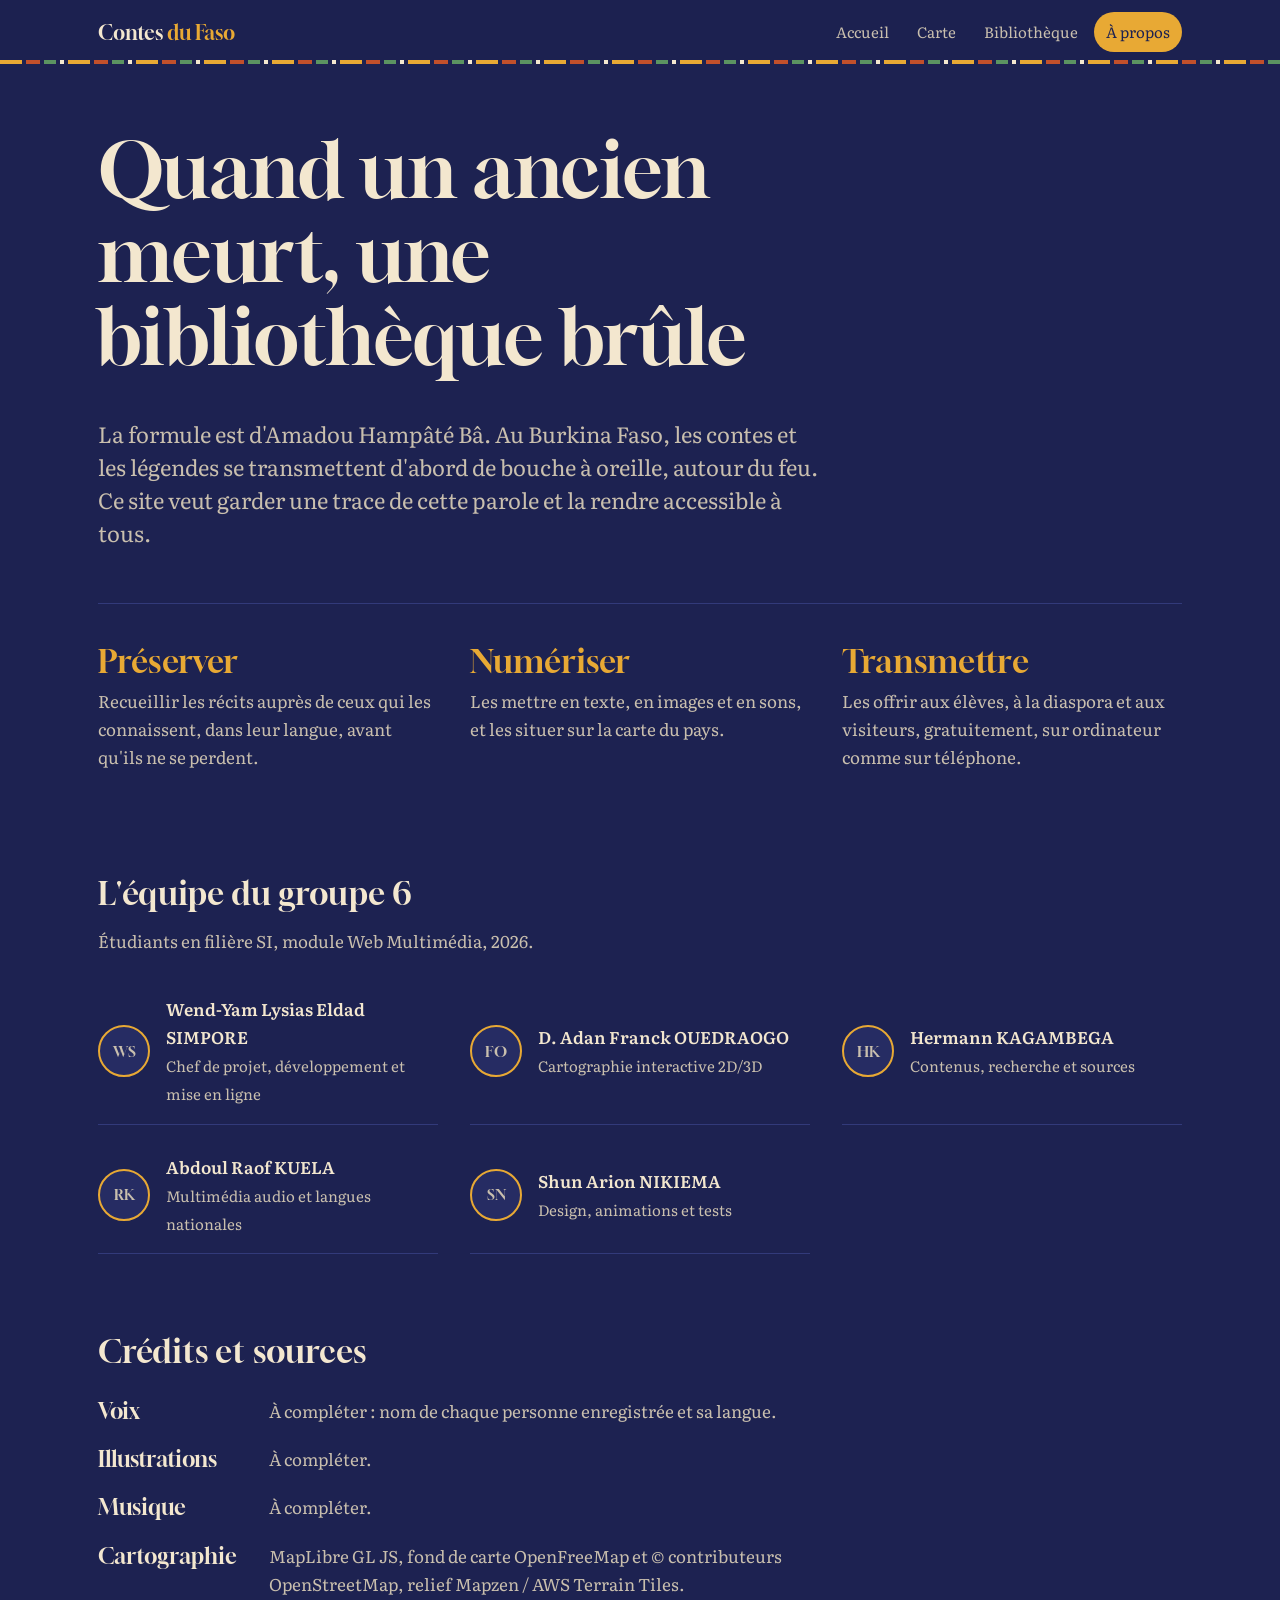
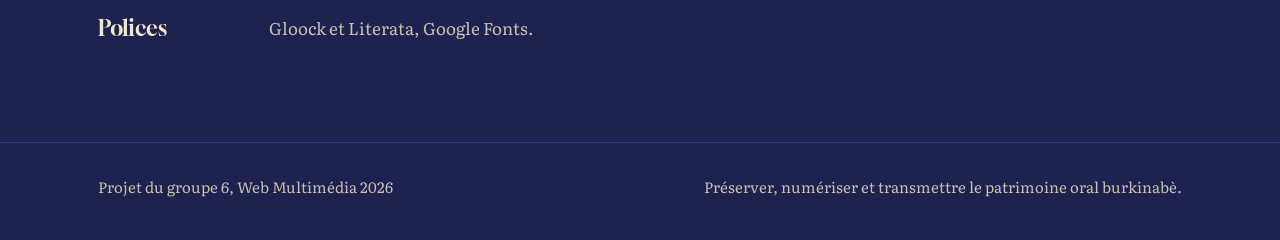
==== apropos.html @ 31bff7a8 "Ajout du site complet" ====
<!doctype html>
<html lang="fr">
<head>
  <meta charset="utf-8">
  <meta name="viewport" content="width=device-width, initial-scale=1">
  <title>À propos — Contes du Faso</title>
  <meta name="description" content="La démarche du projet Contes du Faso et l'équipe du groupe 6.">
  <link rel="preconnect" href="https://fonts.googleapis.com">
  <link rel="preconnect" href="https://fonts.gstatic.com" crossorigin>
  <link href="https://fonts.googleapis.com/css2?family=Gloock&family=Literata:ital,opsz,wght@0,7..72,400;0,7..72,600;1,7..72,400&display=swap" rel="stylesheet">
  <link rel="stylesheet" href="css/style.css">
  <link rel="stylesheet" href="css/apropos.css">
</head>
<body>
  <header id="entete"></header>

  <main class="conteneur">
    <div class="tete-page">
      <h1>Quand un ancien meurt, une bibliothèque brûle</h1>
      <p>La formule est d'Amadou Hampâté Bâ. Au Burkina Faso, les contes et les légendes se transmettent d'abord de bouche à oreille, autour du feu. Ce site veut garder une trace de cette parole et la rendre accessible à tous.</p>
    </div>

    <section class="demarche" aria-labelledby="titre-demarche">
      <h2 id="titre-demarche" class="visuellement-cache">Notre démarche</h2>
      <div>
        <h3>Préserver</h3>
        <p>Recueillir les récits auprès de ceux qui les connaissent, dans leur langue, avant qu'ils ne se perdent.</p>
      </div>
      <div>
        <h3>Numériser</h3>
        <p>Les mettre en texte, en images et en sons, et les situer sur la carte du pays.</p>
      </div>
      <div>
        <h3>Transmettre</h3>
        <p>Les offrir aux élèves, à la diaspora et aux visiteurs, gratuitement, sur ordinateur comme sur téléphone.</p>
      </div>
    </section>

    <section class="equipe" aria-labelledby="titre-equipe">
      <h2 id="titre-equipe">L'équipe du groupe 6</h2>
      <p class="intro">Étudiants en filière SI, module Web Multimédia, 2026.</p>
      <ul class="membres">
        <li><span class="initiales">WS</span><div><strong>Wend-Yam Lysias Eldad SIMPORE</strong><span>Chef de projet, développement et mise en ligne</span></div></li>
        <li><span class="initiales">FO</span><div><strong>D. Adan Franck OUEDRAOGO</strong><span>Cartographie interactive 2D/3D</span></div></li>
        <li><span class="initiales">HK</span><div><strong>Hermann KAGAMBEGA</strong><span>Contenus, recherche et sources</span></div></li>
        <li><span class="initiales">RK</span><div><strong>Abdoul Raof KUELA</strong><span>Multimédia audio et langues nationales</span></div></li>
        <li><span class="initiales">SN</span><div><strong>Shun Arion NIKIEMA</strong><span>Design, animations et tests</span></div></li>
      </ul>
    </section>

    <section class="credits" aria-labelledby="titre-credits">
      <h2 id="titre-credits">Crédits et sources</h2>
      <dl>
        <dt>Voix</dt><dd>À compléter : nom de chaque personne enregistrée et sa langue.</dd>
        <dt>Illustrations</dt><dd>À compléter.</dd>
        <dt>Musique</dt><dd>À compléter.</dd>
        <dt>Cartographie</dt><dd>MapLibre GL JS, fond de carte OpenFreeMap et © contributeurs OpenStreetMap, relief Mapzen / AWS Terrain Tiles.</dd>
        <dt>Polices</dt><dd>Gloock et Literata, Google Fonts.</dd>
      </dl>
    </section>
  </main>

  <footer id="pied"></footer>

  <script src="js/app.js"></script>
</body>
</html>
---- css/style.css ----
/* =========================================================
   Contes et Légendes du Burkina Faso — Groupe 6
   Charte graphique : la veillée (nuit indigo, feu, mil)
   ========================================================= */

:root {
  /* Couleurs */
  --nuit: #1d2251;        /* indigo des pagnes, ciel de la veillée */
  --nuit-2: #262c63;      /* surfaces */
  --nuit-3: #323a7a;      /* bordures, survols */
  --ecru: #f3e7cf;        /* coton écru : texte principal */
  --ecru-doux: #c9bfae;   /* texte secondaire */
  --mil: #e8a934;         /* or du mil, flamme : accent */
  --laterite: #c2502b;    /* terre rouge : légendes */
  --karite: #5b9461;      /* vert karité : récits historiques */

  /* Couleur par type de récit */
  --type-conte: var(--mil);
  --type-legende: var(--laterite);
  --type-historique: var(--karite);

  /* Typographie */
  --f-titre: "Gloock", Georgia, serif;
  --f-texte: "Literata", Georgia, serif;

  --t-xs: 0.8125rem;
  --t-s: 0.9375rem;
  --t-m: 1.0625rem;
  --t-l: 1.375rem;
  --t-xl: 2rem;
  --t-xxl: clamp(2.6rem, 6vw, 4.75rem);

  --gouttiere: clamp(16px, 4vw, 48px);
  --largeur: 1180px;
  --entete: 64px;
}

*,
*::before,
*::after { box-sizing: border-box; }

html { scroll-behavior: smooth; }

body {
  margin: 0;
  background: var(--nuit);
  color: var(--ecru);
  font-family: var(--f-texte);
  font-size: var(--t-m);
  line-height: 1.65;
  -webkit-font-smoothing: antialiased;
}

img, svg { display: block; max-width: 100%; }

a { color: var(--mil); text-underline-offset: 3px; }
a:hover { color: var(--ecru); }

h1, h2, h3 {
  font-family: var(--f-titre);
  font-weight: 400;
  line-height: 1.1;
  margin: 0 0 0.5em;
  letter-spacing: 0.005em;
}
h1 { font-size: var(--t-xxl); }
h2 { font-size: var(--t-xl); }
h3 { font-size: var(--t-l); }

p { margin: 0 0 1em; }

:focus-visible {
  outline: 2px solid var(--mil);
  outline-offset: 3px;
  border-radius: 4px;
}

.visuellement-cache {
  position: absolute !important;
  width: 1px; height: 1px;
  overflow: hidden; clip: rect(0 0 0 0);
  white-space: nowrap;
}

.conteneur {
  width: 100%;
  max-width: var(--largeur);
  margin: 0 auto;
  padding: 0 var(--gouttiere);
}

/* ---------- En-tête ---------- */
.entete {
  position: sticky;
  top: 0;
  z-index: 50;
  height: var(--entete);
  background: rgba(29, 34, 81, 0.92);
  backdrop-filter: blur(8px);
}
/* Bande tissée façon Faso Dan Fani, signature du site */
.entete::after {
  content: "";
  position: absolute;
  left: 0; right: 0; bottom: 0;
  height: 4px;
  background: repeating-linear-gradient(
    90deg,
    var(--mil) 0 22px,
    var(--nuit) 22px 26px,
    var(--laterite) 26px 40px,
    var(--nuit) 40px 44px,
    var(--karite) 44px 56px,
    var(--nuit) 56px 60px,
    var(--ecru) 60px 64px,
    var(--nuit) 64px 68px
  );
}
.entete .conteneur {
  height: 100%;
  display: flex;
  align-items: center;
  justify-content: space-between;
  gap: 16px;
}
.logo {
  font-family: var(--f-titre);
  font-size: 1.25rem;
  color: var(--ecru);
  text-decoration: none;
  white-space: nowrap;
}
.logo span { color: var(--mil); }

.nav { display: flex; gap: 4px; }
.nav a {
  color: var(--ecru-doux);
  text-decoration: none;
  font-size: var(--t-s);
  padding: 8px 12px;
  border-radius: 999px;
}
.nav a:hover { color: var(--ecru); background: var(--nuit-2); }
.nav a[aria-current="page"] { color: var(--nuit); background: var(--mil); }

.bouton-menu {
  display: none;
  background: none;
  border: 1px solid var(--nuit-3);
  color: var(--ecru);
  border-radius: 8px;
  padding: 6px 12px;
  font: inherit;
  font-size: var(--t-s);
  cursor: pointer;
}

@media (max-width: 760px) {
  .bouton-menu { display: block; }
  .nav {
    position: absolute;
    top: var(--entete);
    left: 0; right: 0;
    flex-direction: column;
    background: var(--nuit);
    padding: 8px var(--gouttiere) 16px;
    border-bottom: 1px solid var(--nuit-3);
    display: none;
  }
  .nav.ouvert { display: flex; }
  .nav a { padding: 12px; }
}

/* ---------- Boutons ---------- */
.bouton {
  display: inline-flex;
  align-items: center;
  gap: 8px;
  font: inherit;
  font-size: var(--t-s);
  font-weight: 600;
  padding: 12px 22px;
  border-radius: 999px;
  border: 1px solid transparent;
  background: var(--mil);
  color: var(--nuit);
  text-decoration: none;
  cursor: pointer;
}
.bouton:hover { background: var(--ecru); color: var(--nuit); }
.bouton.secondaire {
  background: transparent;
  color: var(--ecru);
  border-color: var(--ecru-doux);
}
.bouton.secondaire:hover { border-color: var(--ecru); background: var(--nuit-2); }
.bouton:disabled { opacity: 0.4; cursor: default; }

/* ---------- Pastille de type ---------- */
.type {
  display: inline-flex;
  align-items: center;
  gap: 6px;
  font-size: var(--t-xs);
  color: var(--ecru-doux);
}
.type::before {
  content: "";
  width: 10px; height: 10px;
  border-radius: 50%;
  background: var(--c, var(--mil));
}
.type[data-type="conte"] { --c: var(--type-conte); }
.type[data-type="legende"] { --c: var(--type-legende); }
.type[data-type="historique"] { --c: var(--type-historique); }

/* ---------- Pied de page ---------- */
.pied {
  margin-top: 96px;
  padding: 32px 0 40px;
  border-top: 1px solid var(--nuit-3);
  color: var(--ecru-doux);
  font-size: var(--t-s);
}
.pied .conteneur {
  display: flex;
  flex-wrap: wrap;
  justify-content: space-between;
  gap: 12px;
}
.pied p { margin: 0; }

/* ---------- Pages intérieures ---------- */
.tete-page {
  padding: 64px 0 32px;
  max-width: 720px;
}
.tete-page p { color: var(--ecru-doux); font-size: var(--t-l); line-height: 1.5; }

/* ---------- Champs ---------- */
.champ, select.champ {
  font: inherit;
  font-size: var(--t-s);
  color: var(--ecru);
  background: var(--nuit-2);
  border: 1px solid var(--nuit-3);
  border-radius: 10px;
  padding: 10px 14px;
}
.champ::placeholder { color: var(--ecru-doux); }

/* ---------- Message d'erreur / vide ---------- */
.message {
  padding: 24px;
  border: 1px dashed var(--nuit-3);
  border-radius: 12px;
  color: var(--ecru-doux);
}

@media (prefers-reduced-motion: reduce) {
  *, *::before, *::after {
    animation-duration: 0.01ms !important;
    animation-iteration-count: 1 !important;
    transition-duration: 0.01ms !important;
    scroll-behavior: auto !important;
  }
}
---- css/apropos.css ----
/* ---------- À propos ---------- */
.tete-page h1 { max-width: 16ch; }

.demarche {
  display: grid;
  grid-template-columns: repeat(3, minmax(0, 1fr));
  gap: 32px;
  padding: 24px 0 8px;
  border-top: 1px solid var(--nuit-3);
}
.demarche h3 { color: var(--mil); font-size: var(--t-xl); margin: 16px 0 8px; }
.demarche p { color: var(--ecru-doux); }

.equipe, .credits { padding-top: 80px; }
.equipe .intro { color: var(--ecru-doux); }

.membres {
  list-style: none;
  margin: 24px 0 0;
  padding: 0;
  display: grid;
  grid-template-columns: repeat(auto-fill, minmax(300px, 1fr));
  gap: 12px 32px;
}
.membres li {
  display: flex;
  align-items: center;
  gap: 16px;
  padding: 16px 0;
  border-bottom: 1px solid var(--nuit-3);
}
.initiales {
  flex: none;
  width: 52px;
  height: 52px;
  border-radius: 50%;
  display: grid;
  place-items: center;
  font-family: var(--f-titre);
  font-size: 1.15rem;
  background: var(--nuit-2);
  border: 2px solid var(--mil);
  color: var(--ecru);
}
.membres strong { display: block; font-weight: 600; }
.membres span { color: var(--ecru-doux); font-size: var(--t-s); }

.credits dl {
  display: grid;
  grid-template-columns: max-content minmax(0, 1fr);
  gap: 12px 32px;
  margin: 24px 0 0;
  max-width: 760px;
}
.credits dt { font-family: var(--f-titre); font-size: var(--t-l); }
.credits dd { margin: 0; color: var(--ecru-doux); padding-top: 4px; }

@media (max-width: 760px) {
  .demarche { grid-template-columns: 1fr; gap: 8px; }
  .credits dl { grid-template-columns: 1fr; gap: 4px; }
  .credits dd { margin-bottom: 12px; }
}
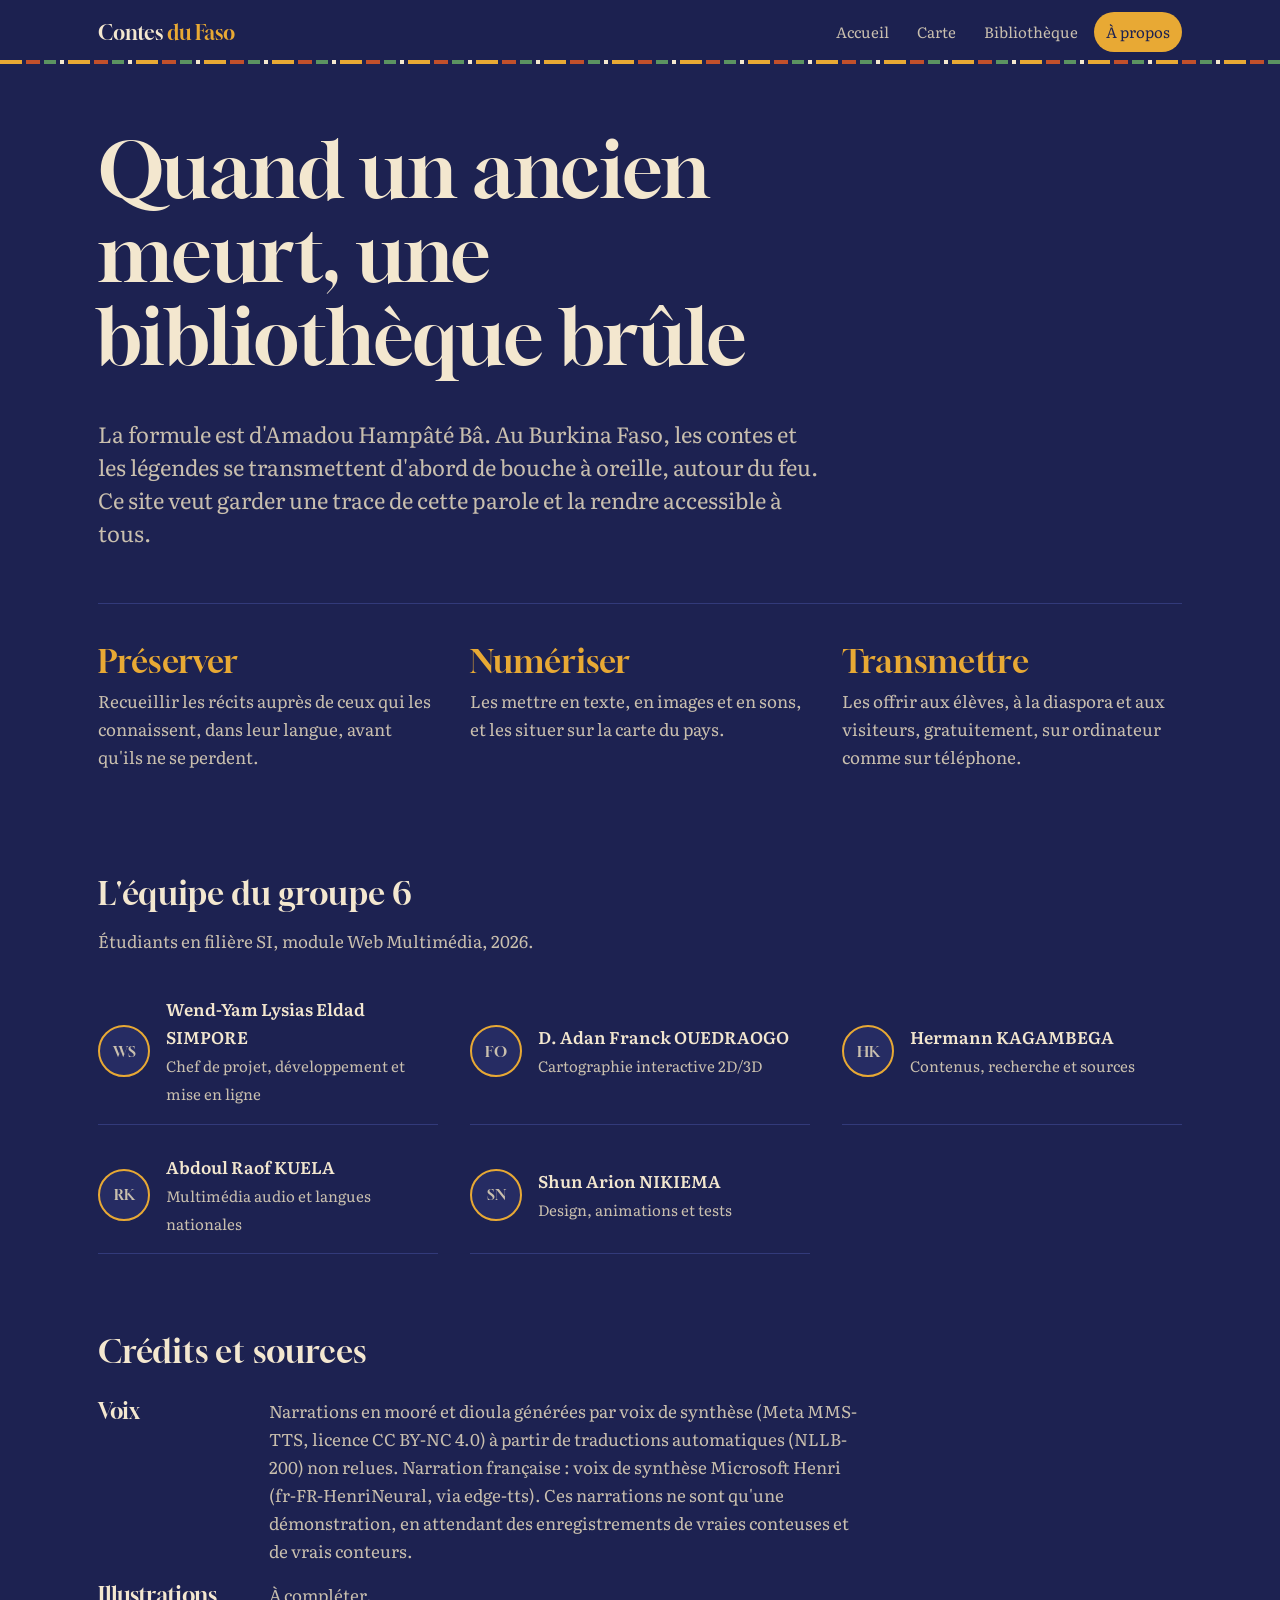
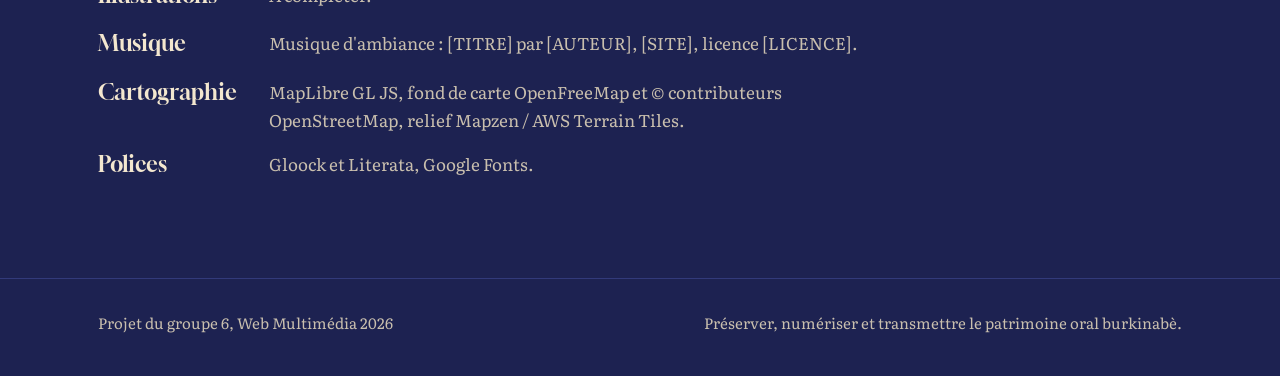
==== commit 581eb559: "Audios en voix de synthèse" ====
--- a/apropos.html
+++ b/apropos.html
@@ -51,9 +51,9 @@
     <section class="credits" aria-labelledby="titre-credits">
       <h2 id="titre-credits">Crédits et sources</h2>
       <dl>
-        <dt>Voix</dt><dd>À compléter : nom de chaque personne enregistrée et sa langue.</dd>
+        <dt>Voix</dt><dd>Narrations en mooré et dioula générées par voix de synthèse (Meta MMS-TTS, licence CC BY-NC 4.0) à partir de traductions automatiques (NLLB-200) non relues. Narration française : voix de synthèse Microsoft Henri (fr-FR-HenriNeural, via edge-tts). Ces narrations ne sont qu'une démonstration, en attendant des enregistrements de vraies conteuses et de vrais conteurs.</dd>
         <dt>Illustrations</dt><dd>À compléter.</dd>
-        <dt>Musique</dt><dd>À compléter.</dd>
+        <dt>Musique</dt><dd>Musique d'ambiance : [TITRE] par [AUTEUR], [SITE], licence [LICENCE].</dd>
         <dt>Cartographie</dt><dd>MapLibre GL JS, fond de carte OpenFreeMap et © contributeurs OpenStreetMap, relief Mapzen / AWS Terrain Tiles.</dd>
         <dt>Polices</dt><dd>Gloock et Literata, Google Fonts.</dd>
       </dl>
--- a/css/style.css
+++ b/css/style.css
@@ -131,6 +131,27 @@
   white-space: nowrap;
 }
 .logo span { color: var(--mil); }
+.entete .logo { margin-right: auto; }
+
+/* Musique d'ambiance : petit bouton rond, discret */
+.bouton-musique {
+  flex: none;
+  display: inline-flex;
+  align-items: center;
+  justify-content: center;
+  width: 36px;
+  height: 36px;
+  padding: 0;
+  background: none;
+  border: 1px solid var(--nuit-3);
+  border-radius: 50%;
+  color: var(--ecru-doux);
+  cursor: pointer;
+}
+.bouton-musique[hidden] { display: none; }
+.bouton-musique:hover { color: var(--ecru); background: var(--nuit-2); }
+.bouton-musique[aria-pressed="true"] { color: var(--mil); border-color: var(--mil); }
+.bouton-musique[aria-pressed="true"] .barre { display: none; }
 
 .nav { display: flex; gap: 4px; }
 .nav a {
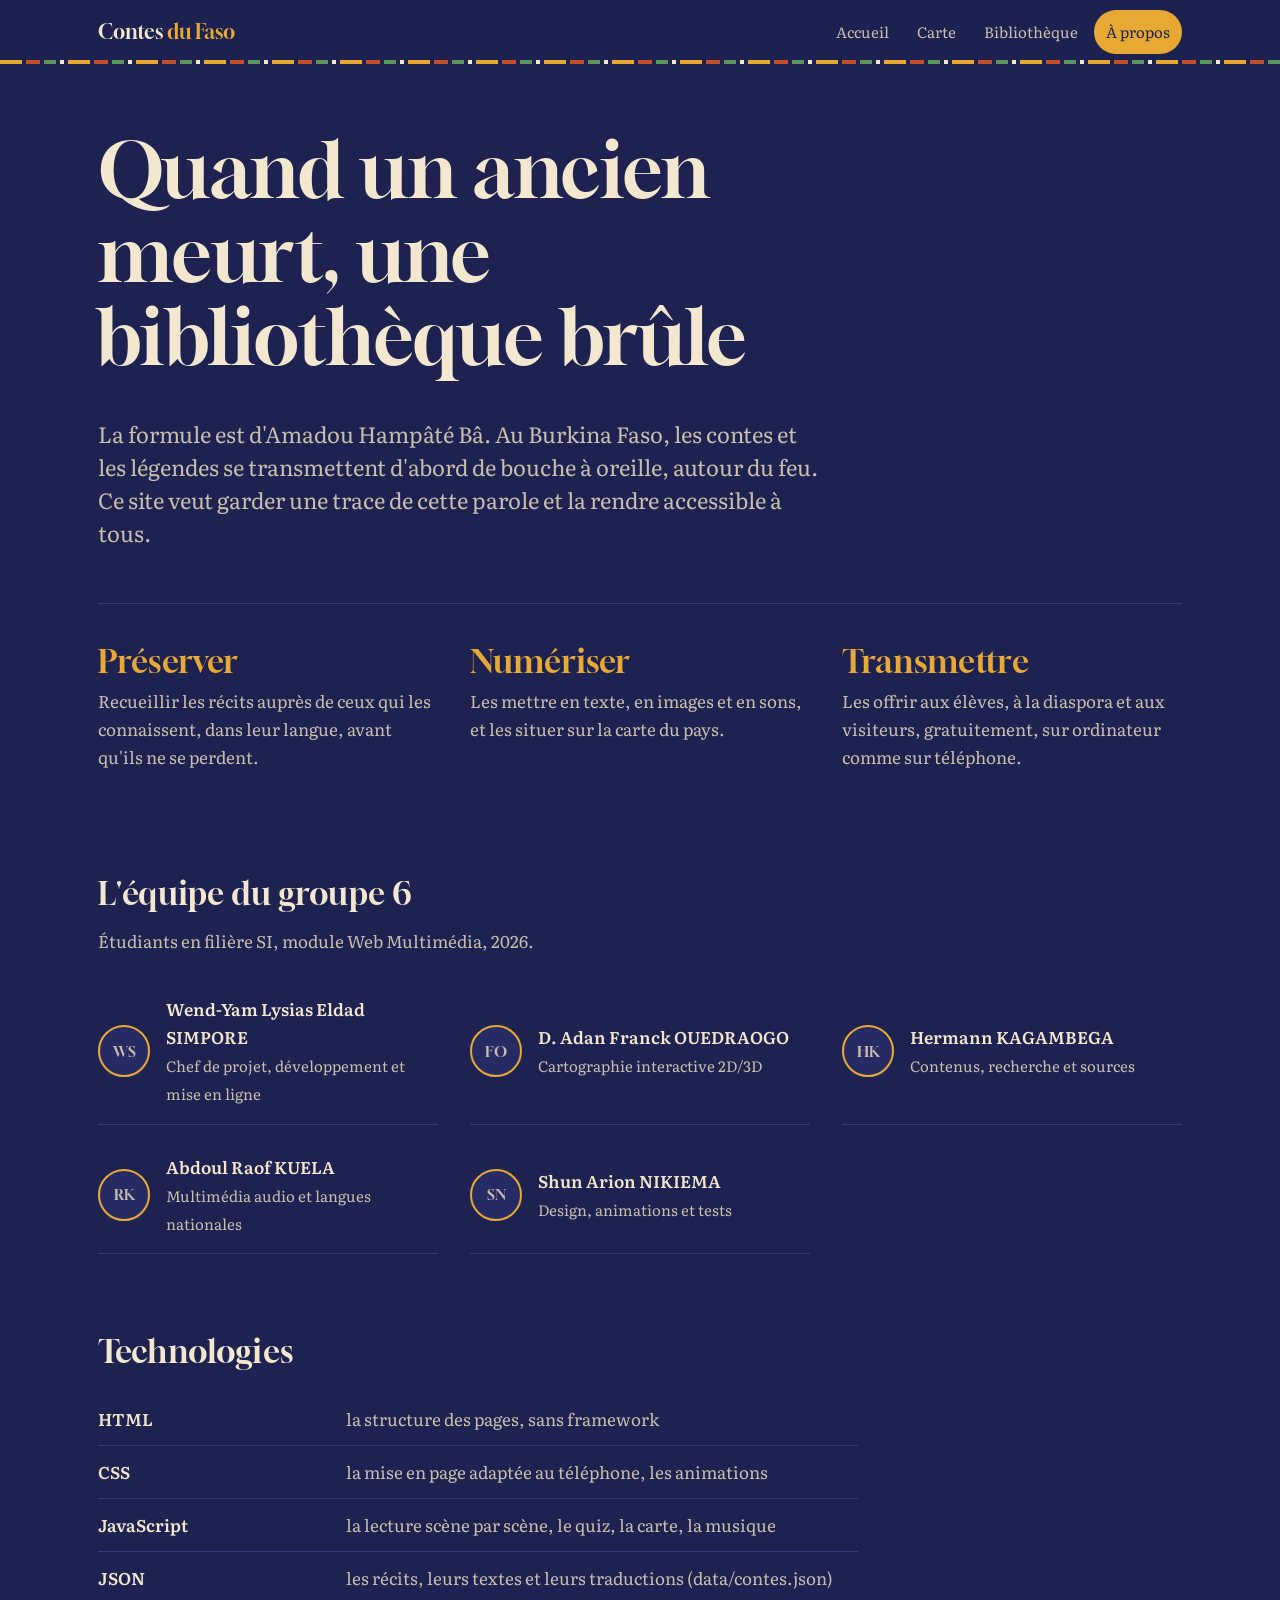
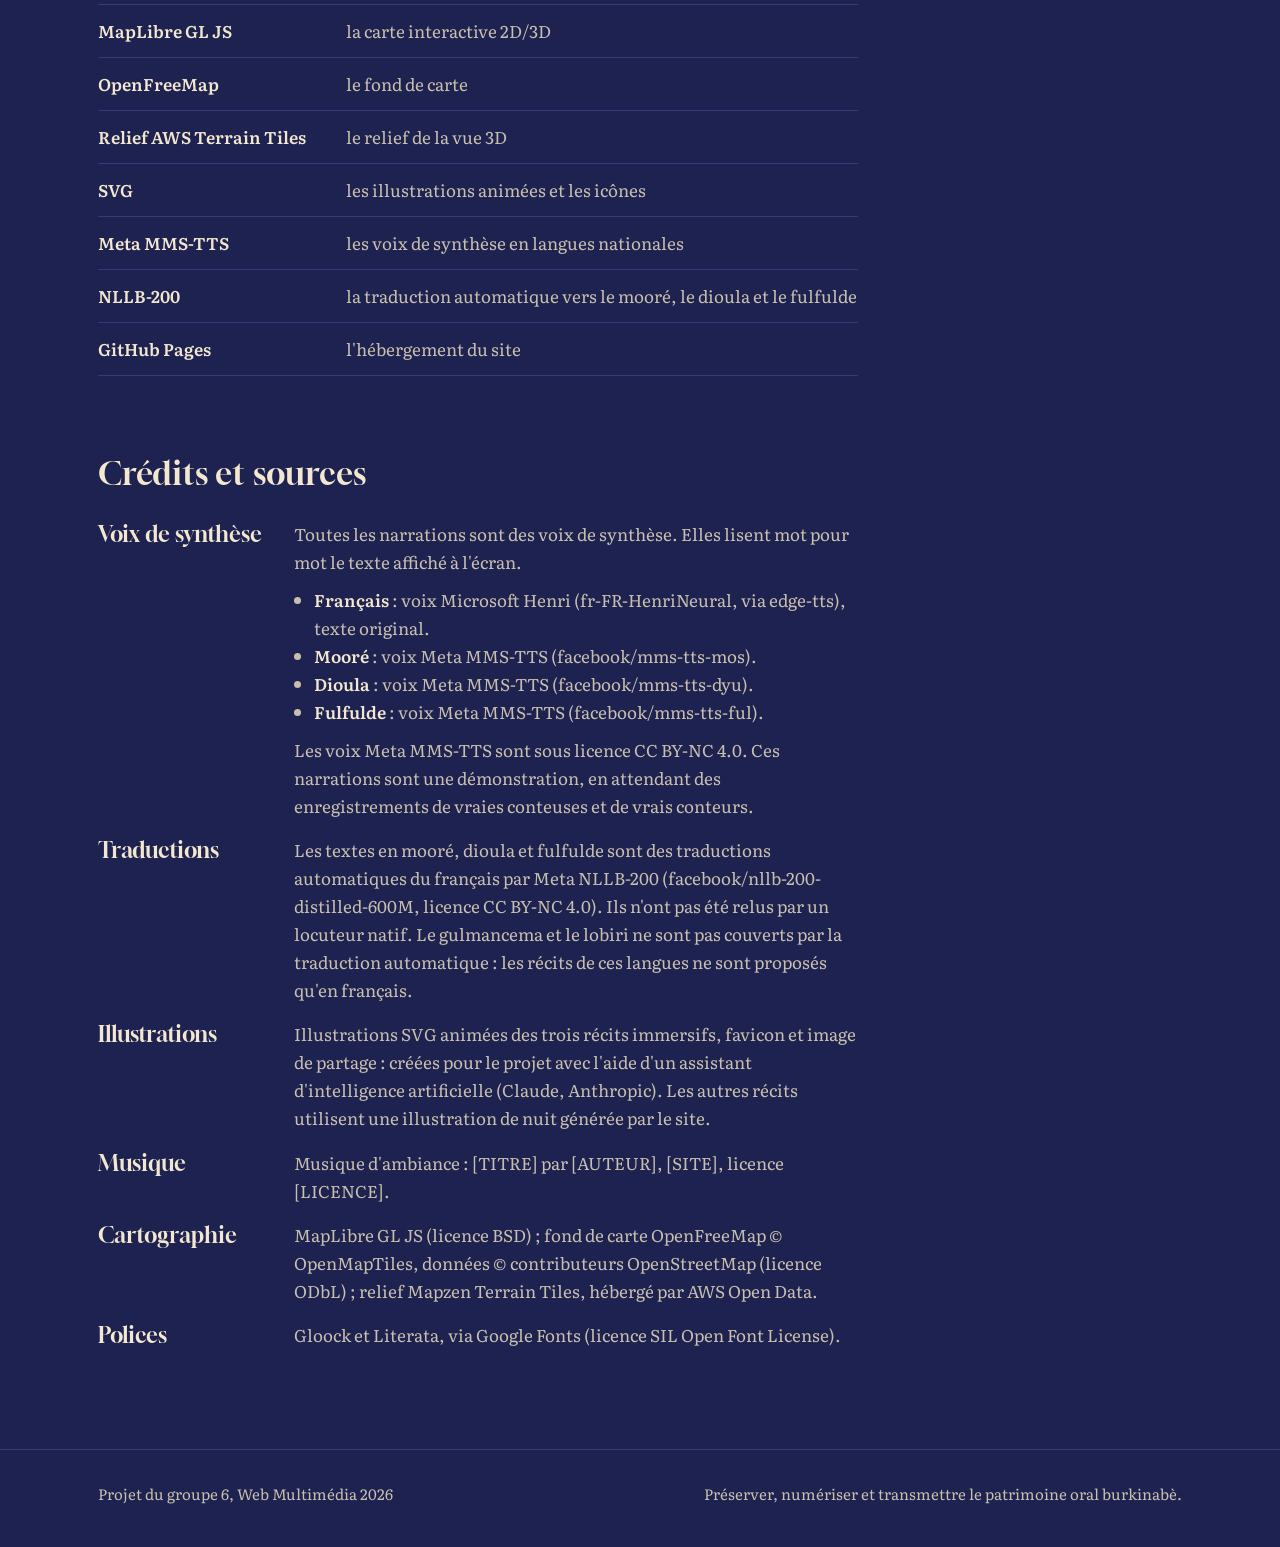
==== commit f231f98d: "Finition mobile, accessibilité, carte, partage et page 404" ====
--- a/apropos.html
+++ b/apropos.html
@@ -2,9 +2,24 @@
 <html lang="fr">
 <head>
   <meta charset="utf-8">
-  <meta name="viewport" content="width=device-width, initial-scale=1">
+  <meta name="viewport" content="width=device-width, initial-scale=1, viewport-fit=cover">
   <title>À propos — Contes du Faso</title>
   <meta name="description" content="La démarche du projet Contes du Faso et l'équipe du groupe 6.">
+  <meta name="theme-color" content="#1d2251">
+  <link rel="icon" href="assets/icones/favicon.svg" type="image/svg+xml">
+  <link rel="apple-touch-icon" href="assets/icones/apple-touch-icon.png">
+  <!-- Aperçu lors d'un partage (WhatsApp, réseaux sociaux) : adresses absolues obligatoires -->
+  <meta property="og:type" content="website">
+  <meta property="og:site_name" content="Contes du Faso">
+  <meta property="og:locale" content="fr_FR">
+  <meta property="og:title" content="À propos — Contes du Faso">
+  <meta property="og:description" content="La démarche du projet Contes du Faso et l'équipe du groupe 6.">
+  <meta property="og:url" content="https://lysias01.github.io/contes-burkina/apropos.html">
+  <meta property="og:image" content="https://lysias01.github.io/contes-burkina/assets/images/partage.jpg">
+  <meta property="og:image:width" content="1200">
+  <meta property="og:image:height" content="630">
+  <meta property="og:image:alt" content="Une veillée sous le baobab : un conteur et deux enfants autour du feu, sous la lune.">
+  <meta name="twitter:card" content="summary_large_image">
   <link rel="preconnect" href="https://fonts.googleapis.com">
   <link rel="preconnect" href="https://fonts.gstatic.com" crossorigin>
   <link href="https://fonts.googleapis.com/css2?family=Gloock&family=Literata:ital,opsz,wght@0,7..72,400;0,7..72,600;1,7..72,400&display=swap" rel="stylesheet">
@@ -48,14 +63,39 @@
       </ul>
     </section>
 
+    <section class="technologies" aria-labelledby="titre-technologies">
+      <h2 id="titre-technologies">Technologies</h2>
+      <ul class="liste-technologies">
+        <li><strong>HTML</strong> la structure des pages, sans framework</li>
+        <li><strong>CSS</strong> la mise en page adaptée au téléphone, les animations</li>
+        <li><strong>JavaScript</strong> la lecture scène par scène, le quiz, la carte, la musique</li>
+        <li><strong>JSON</strong> les récits, leurs textes et leurs traductions (data/contes.json)</li>
+        <li><strong>MapLibre GL JS</strong> la carte interactive 2D/3D</li>
+        <li><strong>OpenFreeMap</strong> le fond de carte</li>
+        <li><strong>Relief AWS Terrain Tiles</strong> le relief de la vue 3D</li>
+        <li><strong>SVG</strong> les illustrations animées et les icônes</li>
+        <li><strong>Meta MMS-TTS</strong> les voix de synthèse en langues nationales</li>
+        <li><strong>NLLB-200</strong> la traduction automatique vers le mooré, le dioula et le fulfulde</li>
+        <li><strong>GitHub Pages</strong> l'hébergement du site</li>
+      </ul>
+    </section>
+
     <section class="credits" aria-labelledby="titre-credits">
       <h2 id="titre-credits">Crédits et sources</h2>
       <dl>
-        <dt>Voix</dt><dd>Narrations en mooré et dioula générées par voix de synthèse (Meta MMS-TTS, licence CC BY-NC 4.0) à partir de traductions automatiques (NLLB-200) non relues. Narration française : voix de synthèse Microsoft Henri (fr-FR-HenriNeural, via edge-tts). Ces narrations ne sont qu'une démonstration, en attendant des enregistrements de vraies conteuses et de vrais conteurs.</dd>
-        <dt>Illustrations</dt><dd>À compléter.</dd>
+        <dt>Voix de synthèse</dt><dd>Toutes les narrations sont des voix de synthèse. Elles lisent mot pour mot le texte affiché à l'écran.
+          <ul class="liste-langues">
+            <li><strong>Français</strong> : voix Microsoft Henri (fr-FR-HenriNeural, via edge-tts), texte original.</li>
+            <li><strong>Mooré</strong> : voix Meta MMS-TTS (facebook/mms-tts-mos).</li>
+            <li><strong>Dioula</strong> : voix Meta MMS-TTS (facebook/mms-tts-dyu).</li>
+            <li><strong>Fulfulde</strong> : voix Meta MMS-TTS (facebook/mms-tts-ful).</li>
+          </ul>
+          Les voix Meta MMS-TTS sont sous licence CC BY-NC 4.0. Ces narrations sont une démonstration, en attendant des enregistrements de vraies conteuses et de vrais conteurs.</dd>
+        <dt>Traductions</dt><dd>Les textes en mooré, dioula et fulfulde sont des traductions automatiques du français par Meta NLLB-200 (facebook/nllb-200-distilled-600M, licence CC BY-NC 4.0). Ils n'ont pas été relus par un locuteur natif. Le gulmancema et le lobiri ne sont pas couverts par la traduction automatique : les récits de ces langues ne sont proposés qu'en français.</dd>
+        <dt>Illustrations</dt><dd>Illustrations SVG animées des trois récits immersifs, favicon et image de partage : créées pour le projet avec l'aide d'un assistant d'intelligence artificielle (Claude, Anthropic). Les autres récits utilisent une illustration de nuit générée par le site.</dd>
         <dt>Musique</dt><dd>Musique d'ambiance : [TITRE] par [AUTEUR], [SITE], licence [LICENCE].</dd>
-        <dt>Cartographie</dt><dd>MapLibre GL JS, fond de carte OpenFreeMap et © contributeurs OpenStreetMap, relief Mapzen / AWS Terrain Tiles.</dd>
-        <dt>Polices</dt><dd>Gloock et Literata, Google Fonts.</dd>
+        <dt>Cartographie</dt><dd>MapLibre GL JS (licence BSD) ; fond de carte OpenFreeMap © OpenMapTiles, données © contributeurs OpenStreetMap (licence ODbL) ; relief Mapzen Terrain Tiles, hébergé par AWS Open Data.</dd>
+        <dt>Polices</dt><dd>Gloock et Literata, via Google Fonts (licence SIL Open Font License).</dd>
       </dl>
     </section>
   </main>
--- a/css/style.css
+++ b/css/style.css
@@ -33,6 +33,12 @@
   --gouttiere: clamp(16px, 4vw, 48px);
   --largeur: 1180px;
   --entete: 64px;
+  --cible: 44px;          /* taille minimale d'une zone tactile */
+}
+
+/* Téléphone en paysage : l'en-tête prend moins de hauteur */
+@media (max-height: 500px) and (orientation: landscape) {
+  :root { --entete: 52px; }
 }
 
 *,
@@ -86,7 +92,8 @@
   width: 100%;
   max-width: var(--largeur);
   margin: 0 auto;
-  padding: 0 var(--gouttiere);
+  /* env(safe-area-inset-*) : on reste hors des encoches (viewport-fit=cover) */
+  padding: 0 max(var(--gouttiere), env(safe-area-inset-right)) 0 max(var(--gouttiere), env(safe-area-inset-left));
 }
 
 /* ---------- En-tête ---------- */
@@ -124,6 +131,8 @@
   gap: 16px;
 }
 .logo {
+  display: inline-block; /* pas de flex : l'espace avant « du Faso » serait supprimé */
+  line-height: var(--cible);
   font-family: var(--f-titre);
   font-size: 1.25rem;
   color: var(--ecru);
@@ -139,8 +148,8 @@
   display: inline-flex;
   align-items: center;
   justify-content: center;
-  width: 36px;
-  height: 36px;
+  width: var(--cible);
+  height: var(--cible);
   padding: 0;
   background: none;
   border: 1px solid var(--nuit-3);
@@ -155,10 +164,13 @@
 
 .nav { display: flex; gap: 4px; }
 .nav a {
+  display: inline-flex;
+  align-items: center;
+  min-height: var(--cible);
   color: var(--ecru-doux);
   text-decoration: none;
   font-size: var(--t-s);
-  padding: 8px 12px;
+  padding: 0 12px;
   border-radius: 999px;
 }
 .nav a:hover { color: var(--ecru); background: var(--nuit-2); }
@@ -166,11 +178,13 @@
 
 .bouton-menu {
   display: none;
+  min-width: var(--cible);
+  min-height: var(--cible);
   background: none;
   border: 1px solid var(--nuit-3);
   color: var(--ecru);
   border-radius: 8px;
-  padding: 6px 12px;
+  padding: 0 14px;
   font: inherit;
   font-size: var(--t-s);
   cursor: pointer;
@@ -184,12 +198,14 @@
     left: 0; right: 0;
     flex-direction: column;
     background: var(--nuit);
-    padding: 8px var(--gouttiere) 16px;
+    padding: 8px max(var(--gouttiere), env(safe-area-inset-right)) 16px max(var(--gouttiere), env(safe-area-inset-left));
+    max-height: calc(100svh - var(--entete));
+    overflow-y: auto;
     border-bottom: 1px solid var(--nuit-3);
     display: none;
   }
   .nav.ouvert { display: flex; }
-  .nav a { padding: 12px; }
+  .nav a { padding: 0 12px; min-height: 48px; }
 }
 
 /* ---------- Boutons ---------- */
@@ -238,7 +254,7 @@
 /* ---------- Pied de page ---------- */
 .pied {
   margin-top: 96px;
-  padding: 32px 0 40px;
+  padding: 32px 0 calc(40px + env(safe-area-inset-bottom));
   border-top: 1px solid var(--nuit-3);
   color: var(--ecru-doux);
   font-size: var(--t-s);
@@ -261,7 +277,8 @@
 /* ---------- Champs ---------- */
 .champ, select.champ {
   font: inherit;
-  font-size: var(--t-s);
+  font-size: 1rem; /* 16 px minimum : sinon l'iPhone zoome en touchant le champ */
+  min-height: var(--cible);
   color: var(--ecru);
   background: var(--nuit-2);
   border: 1px solid var(--nuit-3);
@@ -282,6 +299,7 @@
   *, *::before, *::after {
     animation-duration: 0.01ms !important;
     animation-iteration-count: 1 !important;
+    animation-delay: 0s !important; /* pas d'apparition retardée non plus */
     transition-duration: 0.01ms !important;
     scroll-behavior: auto !important;
   }
--- a/css/apropos.css
+++ b/css/apropos.css
@@ -11,7 +11,26 @@
 .demarche h3 { color: var(--mil); font-size: var(--t-xl); margin: 16px 0 8px; }
 .demarche p { color: var(--ecru-doux); }
 
-.equipe, .credits { padding-top: 80px; }
+.equipe, .technologies, .credits { padding-top: 80px; }
+
+.liste-technologies {
+  list-style: none;
+  margin: 24px 0 0;
+  padding: 0;
+  max-width: 760px;
+}
+.liste-technologies li {
+  display: grid;
+  grid-template-columns: minmax(0, 14rem) minmax(0, 1fr);
+  gap: 4px 24px;
+  padding: 12px 0;
+  border-bottom: 1px solid var(--nuit-3);
+  color: var(--ecru-doux);
+}
+.liste-technologies strong { color: var(--ecru); font-weight: 600; }
+@media (max-width: 560px) {
+  .liste-technologies li { grid-template-columns: 1fr; }
+}
 .equipe .intro { color: var(--ecru-doux); }
 
 .membres {
@@ -54,6 +73,8 @@
 }
 .credits dt { font-family: var(--f-titre); font-size: var(--t-l); }
 .credits dd { margin: 0; color: var(--ecru-doux); padding-top: 4px; }
+.credits .liste-langues { margin: 10px 0; padding-left: 1.2em; }
+.credits .liste-langues strong { color: var(--ecru); font-weight: 600; }
 
 @media (max-width: 760px) {
   .demarche { grid-template-columns: 1fr; gap: 8px; }
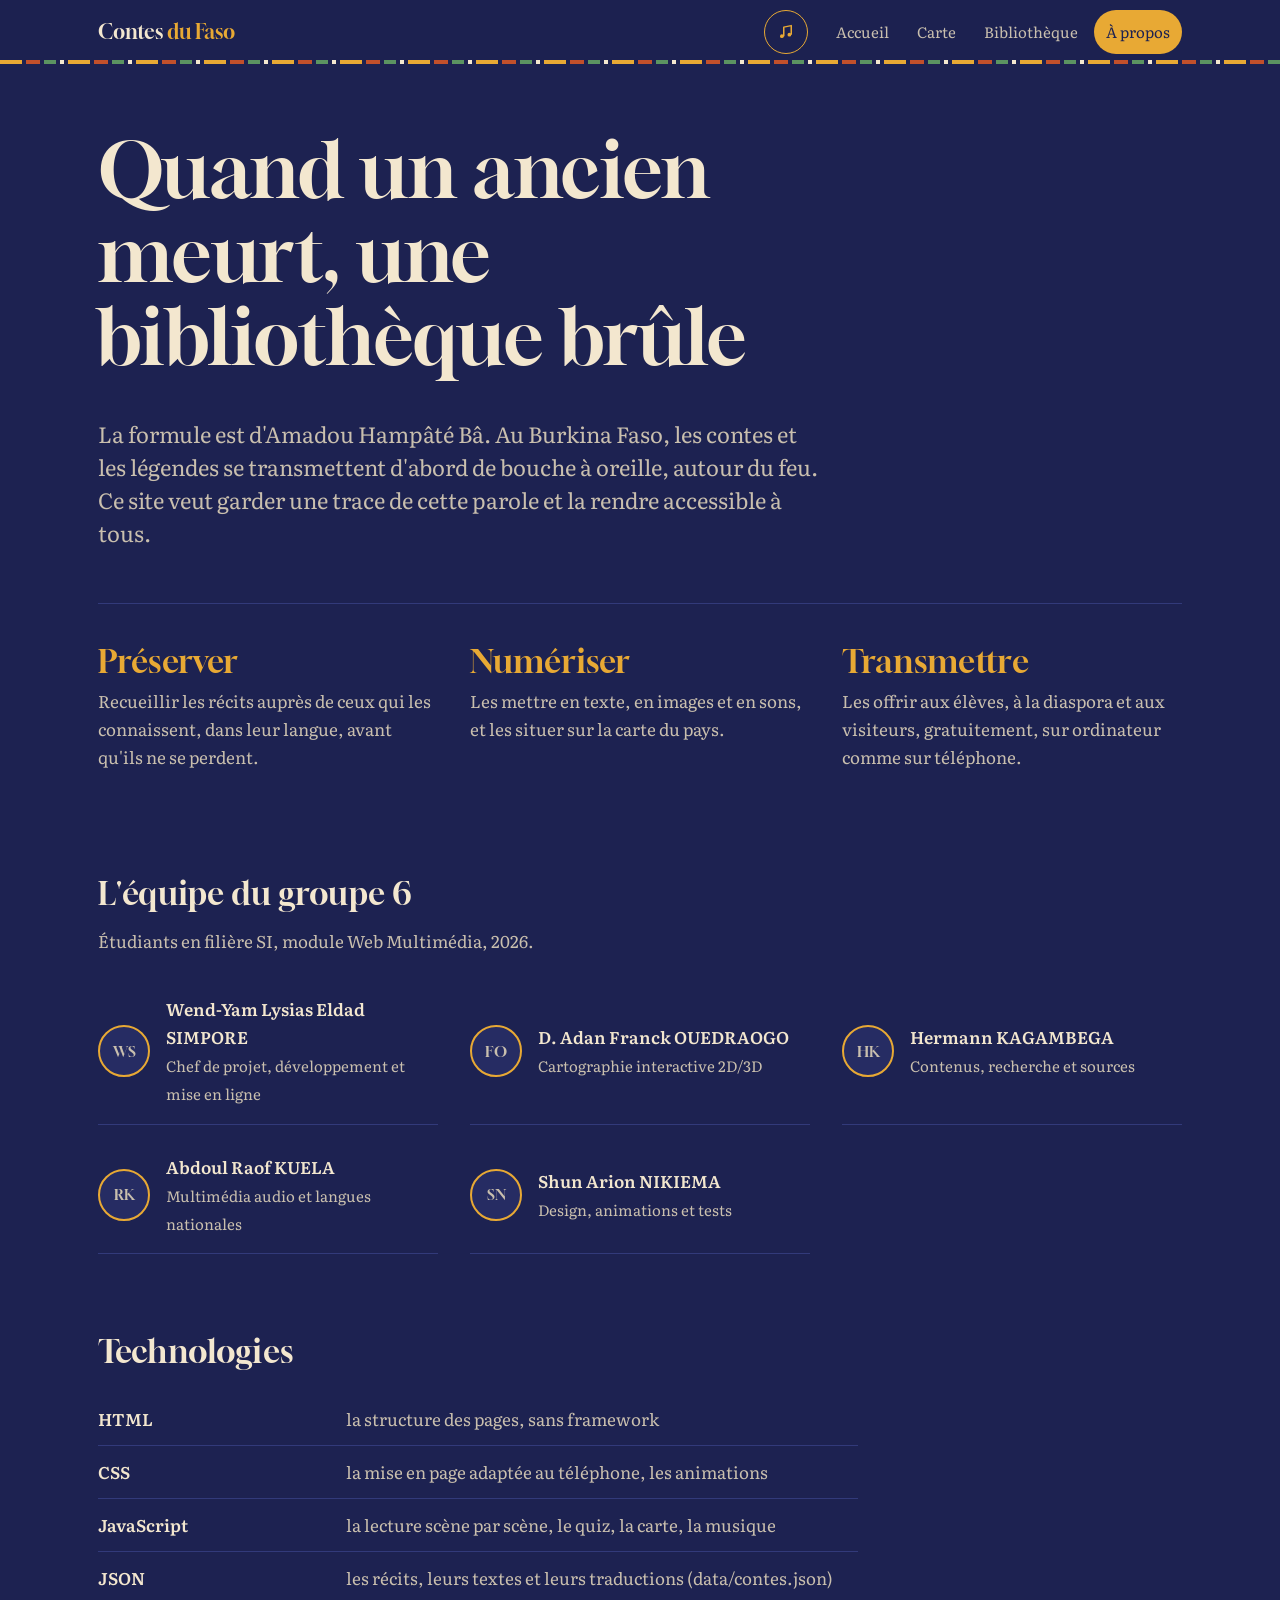
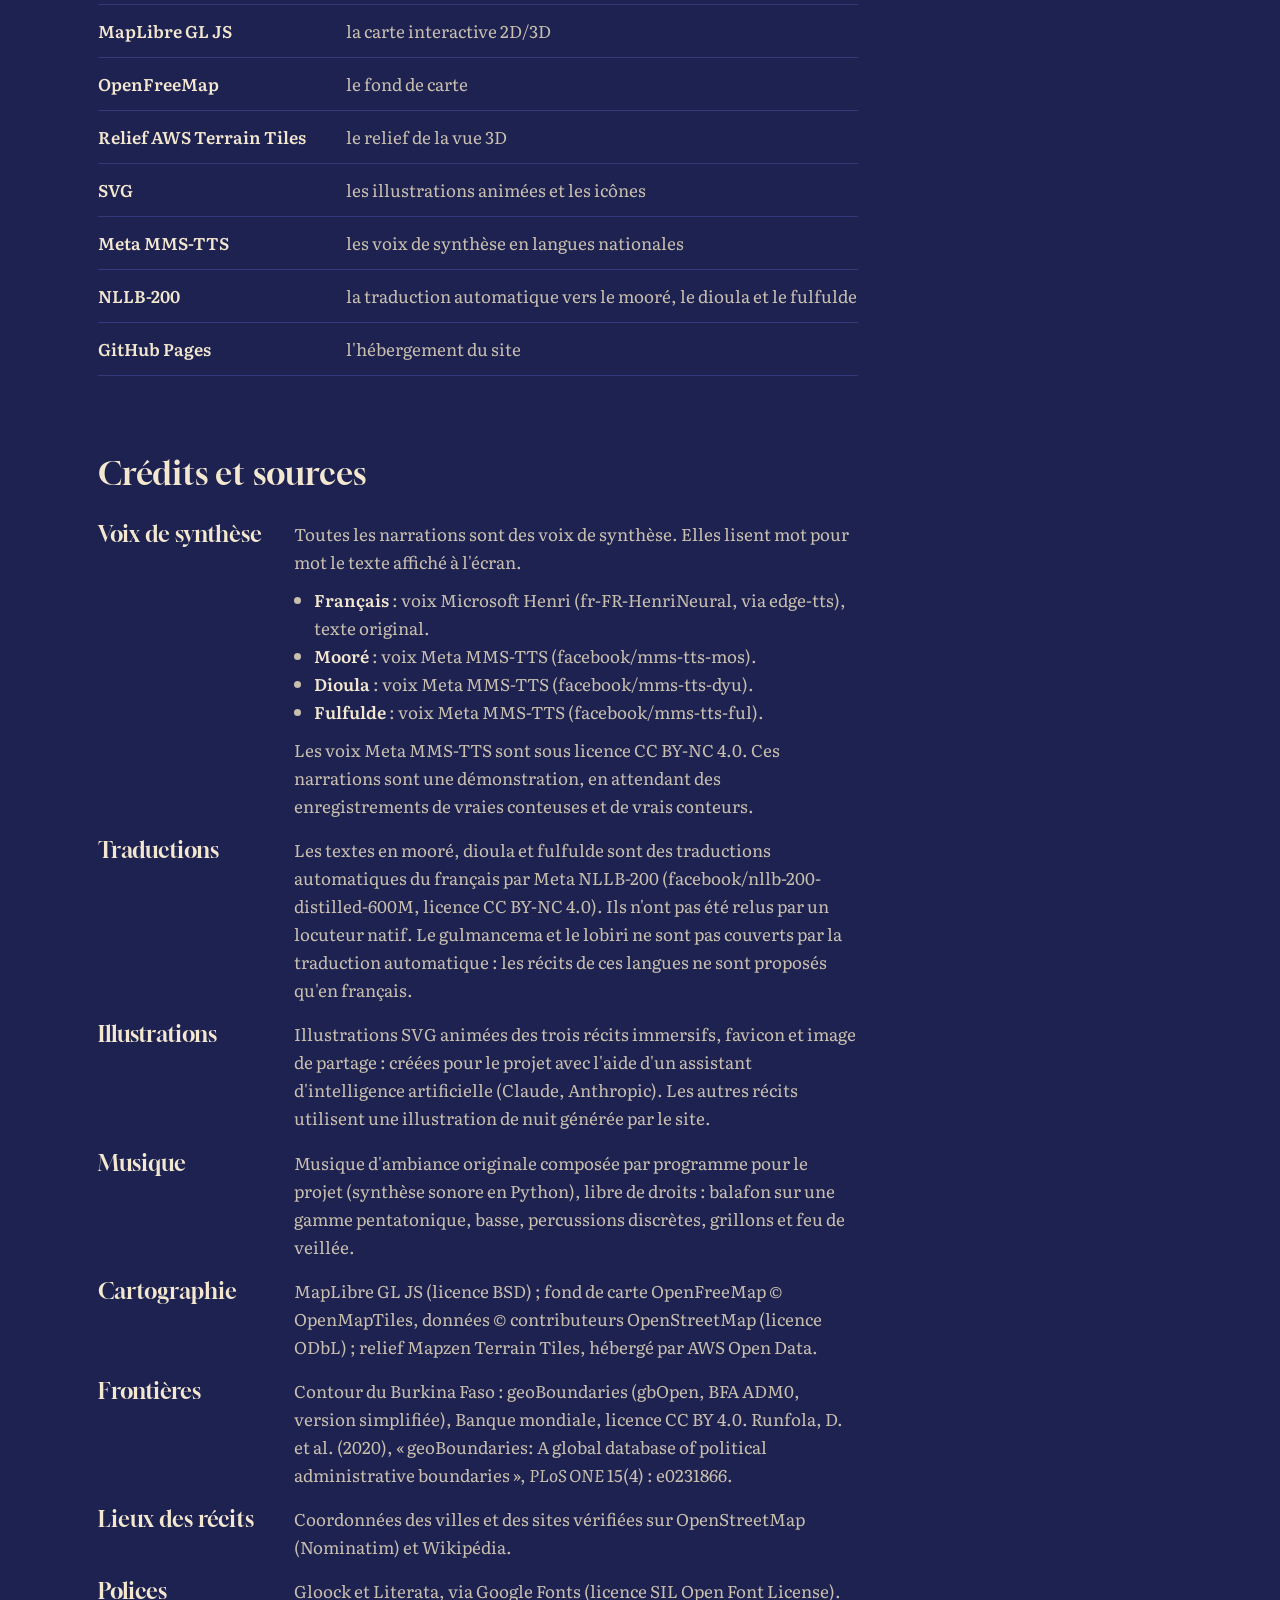
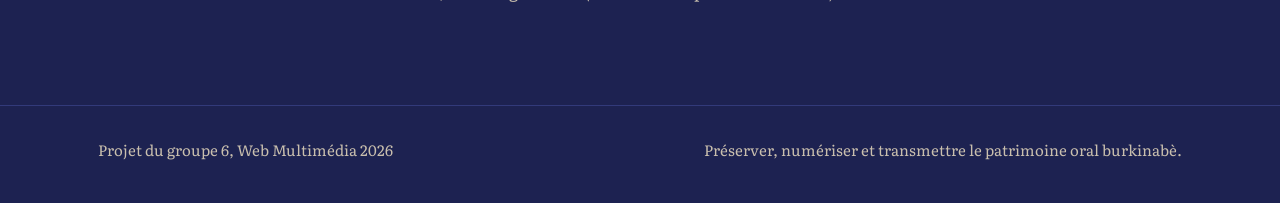
==== commit f6f0c91e: "Carte précise, 7 couvertures animées, musique d'ambiance continue" ====
--- a/apropos.html
+++ b/apropos.html
@@ -93,8 +93,10 @@
           Les voix Meta MMS-TTS sont sous licence CC BY-NC 4.0. Ces narrations sont une démonstration, en attendant des enregistrements de vraies conteuses et de vrais conteurs.</dd>
         <dt>Traductions</dt><dd>Les textes en mooré, dioula et fulfulde sont des traductions automatiques du français par Meta NLLB-200 (facebook/nllb-200-distilled-600M, licence CC BY-NC 4.0). Ils n'ont pas été relus par un locuteur natif. Le gulmancema et le lobiri ne sont pas couverts par la traduction automatique : les récits de ces langues ne sont proposés qu'en français.</dd>
         <dt>Illustrations</dt><dd>Illustrations SVG animées des trois récits immersifs, favicon et image de partage : créées pour le projet avec l'aide d'un assistant d'intelligence artificielle (Claude, Anthropic). Les autres récits utilisent une illustration de nuit générée par le site.</dd>
-        <dt>Musique</dt><dd>Musique d'ambiance : [TITRE] par [AUTEUR], [SITE], licence [LICENCE].</dd>
+        <dt>Musique</dt><dd>Musique d'ambiance originale composée par programme pour le projet (synthèse sonore en Python), libre de droits : balafon sur une gamme pentatonique, basse, percussions discrètes, grillons et feu de veillée.</dd>
         <dt>Cartographie</dt><dd>MapLibre GL JS (licence BSD) ; fond de carte OpenFreeMap © OpenMapTiles, données © contributeurs OpenStreetMap (licence ODbL) ; relief Mapzen Terrain Tiles, hébergé par AWS Open Data.</dd>
+        <dt>Frontières</dt><dd>Contour du Burkina Faso : geoBoundaries (gbOpen, BFA ADM0, version simplifiée), Banque mondiale, licence CC BY 4.0. Runfola, D. et al. (2020), « geoBoundaries: A global database of political administrative boundaries », <i>PLoS ONE</i> 15(4) : e0231866.</dd>
+        <dt>Lieux des récits</dt><dd>Coordonnées des villes et des sites vérifiées sur OpenStreetMap (Nominatim) et Wikipédia.</dd>
         <dt>Polices</dt><dd>Gloock et Literata, via Google Fonts (licence SIL Open Font License).</dd>
       </dl>
     </section>
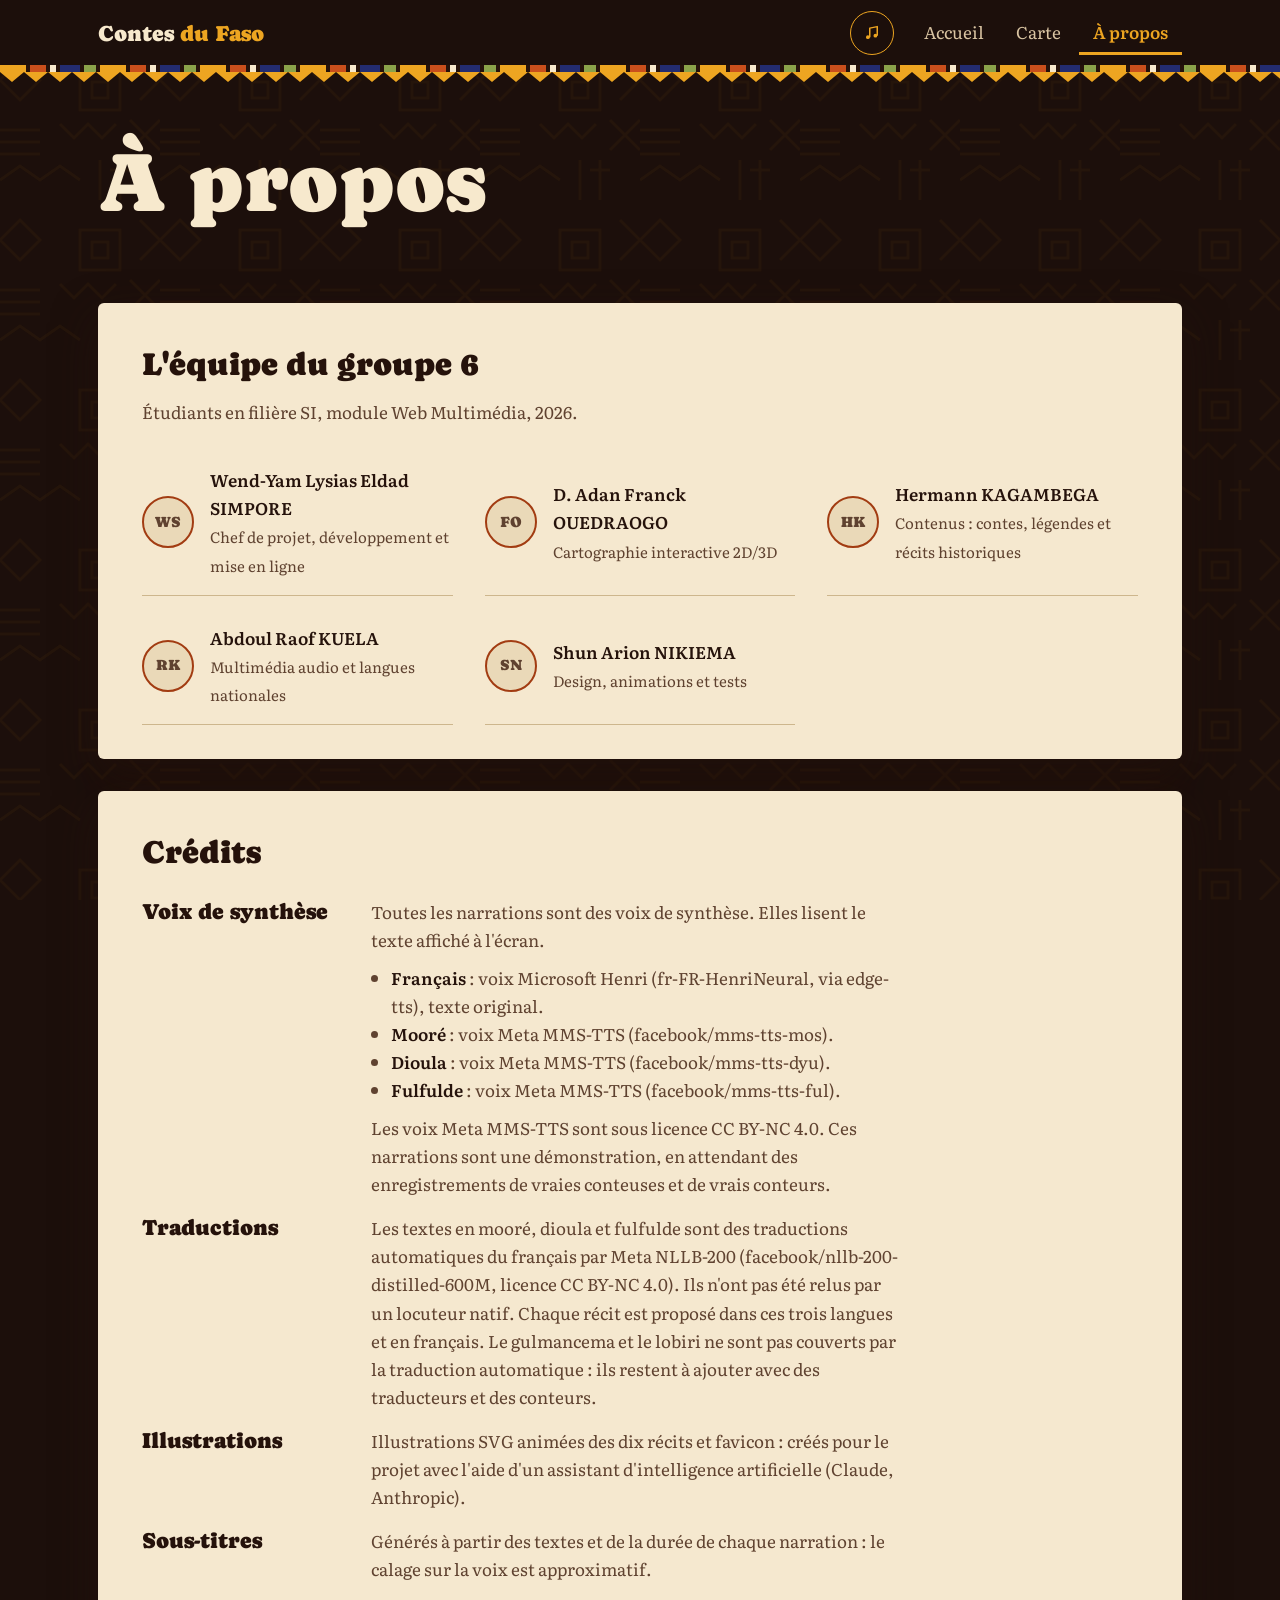
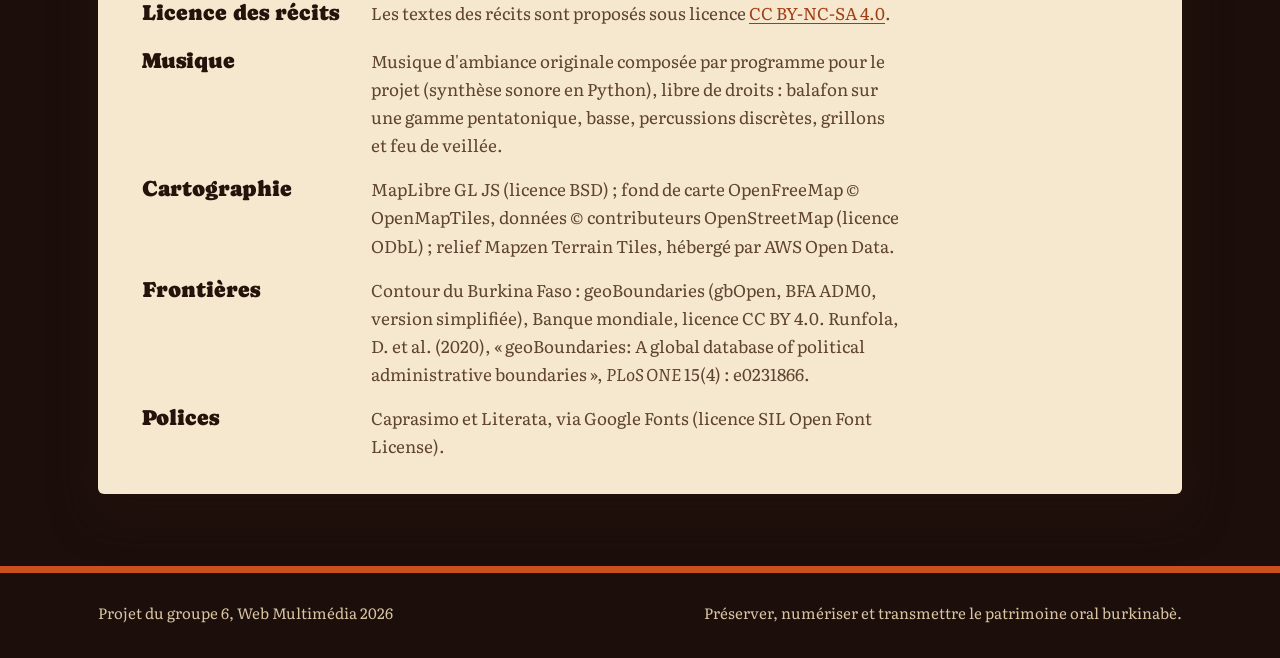
==== commit 7e8aca11: "Version finale : nouveau thème, carte des arbres à palabres, 4 langues, sous-titres - Thème « La vei" ====
--- a/apropos.html
+++ b/apropos.html
@@ -4,25 +4,11 @@
   <meta charset="utf-8">
   <meta name="viewport" content="width=device-width, initial-scale=1, viewport-fit=cover">
   <title>À propos — Contes du Faso</title>
-  <meta name="description" content="La démarche du projet Contes du Faso et l'équipe du groupe 6.">
-  <meta name="theme-color" content="#1d2251">
+  <meta name="description" content="L'équipe du groupe 6, les crédits et les licences de la plateforme Contes du Faso.">
   <link rel="icon" href="assets/icones/favicon.svg" type="image/svg+xml">
-  <link rel="apple-touch-icon" href="assets/icones/apple-touch-icon.png">
-  <!-- Aperçu lors d'un partage (WhatsApp, réseaux sociaux) : adresses absolues obligatoires -->
-  <meta property="og:type" content="website">
-  <meta property="og:site_name" content="Contes du Faso">
-  <meta property="og:locale" content="fr_FR">
-  <meta property="og:title" content="À propos — Contes du Faso">
-  <meta property="og:description" content="La démarche du projet Contes du Faso et l'équipe du groupe 6.">
-  <meta property="og:url" content="https://lysias01.github.io/contes-burkina/apropos.html">
-  <meta property="og:image" content="https://lysias01.github.io/contes-burkina/assets/images/partage.jpg">
-  <meta property="og:image:width" content="1200">
-  <meta property="og:image:height" content="630">
-  <meta property="og:image:alt" content="Une veillée sous le baobab : un conteur et deux enfants autour du feu, sous la lune.">
-  <meta name="twitter:card" content="summary_large_image">
   <link rel="preconnect" href="https://fonts.googleapis.com">
   <link rel="preconnect" href="https://fonts.gstatic.com" crossorigin>
-  <link href="https://fonts.googleapis.com/css2?family=Gloock&family=Literata:ital,opsz,wght@0,7..72,400;0,7..72,600;1,7..72,400&display=swap" rel="stylesheet">
+  <link href="https://fonts.googleapis.com/css2?family=Caprasimo&family=Literata:ital,opsz,wght@0,7..72,400;0,7..72,600;1,7..72,400&display=swap" rel="stylesheet">
   <link rel="stylesheet" href="css/style.css">
   <link rel="stylesheet" href="css/apropos.css">
 </head>
@@ -31,25 +17,8 @@
 
   <main class="conteneur">
     <div class="tete-page">
-      <h1>Quand un ancien meurt, une bibliothèque brûle</h1>
-      <p>La formule est d'Amadou Hampâté Bâ. Au Burkina Faso, les contes et les légendes se transmettent d'abord de bouche à oreille, autour du feu. Ce site veut garder une trace de cette parole et la rendre accessible à tous.</p>
+      <h1>À propos</h1>
     </div>
-
-    <section class="demarche" aria-labelledby="titre-demarche">
-      <h2 id="titre-demarche" class="visuellement-cache">Notre démarche</h2>
-      <div>
-        <h3>Préserver</h3>
-        <p>Recueillir les récits auprès de ceux qui les connaissent, dans leur langue, avant qu'ils ne se perdent.</p>
-      </div>
-      <div>
-        <h3>Numériser</h3>
-        <p>Les mettre en texte, en images et en sons, et les situer sur la carte du pays.</p>
-      </div>
-      <div>
-        <h3>Transmettre</h3>
-        <p>Les offrir aux élèves, à la diaspora et aux visiteurs, gratuitement, sur ordinateur comme sur téléphone.</p>
-      </div>
-    </section>
 
     <section class="equipe" aria-labelledby="titre-equipe">
       <h2 id="titre-equipe">L'équipe du groupe 6</h2>
@@ -57,33 +26,16 @@
       <ul class="membres">
         <li><span class="initiales">WS</span><div><strong>Wend-Yam Lysias Eldad SIMPORE</strong><span>Chef de projet, développement et mise en ligne</span></div></li>
         <li><span class="initiales">FO</span><div><strong>D. Adan Franck OUEDRAOGO</strong><span>Cartographie interactive 2D/3D</span></div></li>
-        <li><span class="initiales">HK</span><div><strong>Hermann KAGAMBEGA</strong><span>Contenus, recherche et sources</span></div></li>
+        <li><span class="initiales">HK</span><div><strong>Hermann KAGAMBEGA</strong><span>Contenus : contes, légendes et récits historiques</span></div></li>
         <li><span class="initiales">RK</span><div><strong>Abdoul Raof KUELA</strong><span>Multimédia audio et langues nationales</span></div></li>
         <li><span class="initiales">SN</span><div><strong>Shun Arion NIKIEMA</strong><span>Design, animations et tests</span></div></li>
       </ul>
     </section>
 
-    <section class="technologies" aria-labelledby="titre-technologies">
-      <h2 id="titre-technologies">Technologies</h2>
-      <ul class="liste-technologies">
-        <li><strong>HTML</strong> la structure des pages, sans framework</li>
-        <li><strong>CSS</strong> la mise en page adaptée au téléphone, les animations</li>
-        <li><strong>JavaScript</strong> la lecture scène par scène, le quiz, la carte, la musique</li>
-        <li><strong>JSON</strong> les récits, leurs textes et leurs traductions (data/contes.json)</li>
-        <li><strong>MapLibre GL JS</strong> la carte interactive 2D/3D</li>
-        <li><strong>OpenFreeMap</strong> le fond de carte</li>
-        <li><strong>Relief AWS Terrain Tiles</strong> le relief de la vue 3D</li>
-        <li><strong>SVG</strong> les illustrations animées et les icônes</li>
-        <li><strong>Meta MMS-TTS</strong> les voix de synthèse en langues nationales</li>
-        <li><strong>NLLB-200</strong> la traduction automatique vers le mooré, le dioula et le fulfulde</li>
-        <li><strong>GitHub Pages</strong> l'hébergement du site</li>
-      </ul>
-    </section>
-
     <section class="credits" aria-labelledby="titre-credits">
-      <h2 id="titre-credits">Crédits et sources</h2>
+      <h2 id="titre-credits">Crédits</h2>
       <dl>
-        <dt>Voix de synthèse</dt><dd>Toutes les narrations sont des voix de synthèse. Elles lisent mot pour mot le texte affiché à l'écran.
+        <dt>Voix de synthèse</dt><dd>Toutes les narrations sont des voix de synthèse. Elles lisent le texte affiché à l'écran.
           <ul class="liste-langues">
             <li><strong>Français</strong> : voix Microsoft Henri (fr-FR-HenriNeural, via edge-tts), texte original.</li>
             <li><strong>Mooré</strong> : voix Meta MMS-TTS (facebook/mms-tts-mos).</li>
@@ -91,13 +43,14 @@
             <li><strong>Fulfulde</strong> : voix Meta MMS-TTS (facebook/mms-tts-ful).</li>
           </ul>
           Les voix Meta MMS-TTS sont sous licence CC BY-NC 4.0. Ces narrations sont une démonstration, en attendant des enregistrements de vraies conteuses et de vrais conteurs.</dd>
-        <dt>Traductions</dt><dd>Les textes en mooré, dioula et fulfulde sont des traductions automatiques du français par Meta NLLB-200 (facebook/nllb-200-distilled-600M, licence CC BY-NC 4.0). Ils n'ont pas été relus par un locuteur natif. Le gulmancema et le lobiri ne sont pas couverts par la traduction automatique : les récits de ces langues ne sont proposés qu'en français.</dd>
-        <dt>Illustrations</dt><dd>Illustrations SVG animées des trois récits immersifs, favicon et image de partage : créées pour le projet avec l'aide d'un assistant d'intelligence artificielle (Claude, Anthropic). Les autres récits utilisent une illustration de nuit générée par le site.</dd>
+        <dt>Traductions</dt><dd>Les textes en mooré, dioula et fulfulde sont des traductions automatiques du français par Meta NLLB-200 (facebook/nllb-200-distilled-600M, licence CC BY-NC 4.0). Ils n'ont pas été relus par un locuteur natif. Chaque récit est proposé dans ces trois langues et en français. Le gulmancema et le lobiri ne sont pas couverts par la traduction automatique : ils restent à ajouter avec des traducteurs et des conteurs.</dd>
+        <dt>Illustrations</dt><dd>Illustrations SVG animées des dix récits et favicon : créés pour le projet avec l'aide d'un assistant d'intelligence artificielle (Claude, Anthropic).</dd>
+        <dt>Sous-titres</dt><dd>Générés à partir des textes et de la durée de chaque narration : le calage sur la voix est approximatif.</dd>
+        <dt>Licence des récits</dt><dd>Les textes des récits sont proposés sous licence <a href="https://creativecommons.org/licenses/by-nc-sa/4.0/deed.fr" target="_blank" rel="noopener">CC BY-NC-SA 4.0</a>.</dd>
         <dt>Musique</dt><dd>Musique d'ambiance originale composée par programme pour le projet (synthèse sonore en Python), libre de droits : balafon sur une gamme pentatonique, basse, percussions discrètes, grillons et feu de veillée.</dd>
         <dt>Cartographie</dt><dd>MapLibre GL JS (licence BSD) ; fond de carte OpenFreeMap © OpenMapTiles, données © contributeurs OpenStreetMap (licence ODbL) ; relief Mapzen Terrain Tiles, hébergé par AWS Open Data.</dd>
         <dt>Frontières</dt><dd>Contour du Burkina Faso : geoBoundaries (gbOpen, BFA ADM0, version simplifiée), Banque mondiale, licence CC BY 4.0. Runfola, D. et al. (2020), « geoBoundaries: A global database of political administrative boundaries », <i>PLoS ONE</i> 15(4) : e0231866.</dd>
-        <dt>Lieux des récits</dt><dd>Coordonnées des villes et des sites vérifiées sur OpenStreetMap (Nominatim) et Wikipédia.</dd>
-        <dt>Polices</dt><dd>Gloock et Literata, via Google Fonts (licence SIL Open Font License).</dd>
+        <dt>Polices</dt><dd>Caprasimo et Literata, via Google Fonts (licence SIL Open Font License).</dd>
       </dl>
     </section>
   </main>
--- a/css/style.css
+++ b/css/style.css
@@ -1,18 +1,32 @@
 /* =========================================================
    Contes et Légendes du Burkina Faso — Groupe 6
-   Charte graphique : la veillée (nuit indigo, feu, mil)
+   Charte graphique : la veillée tissée. La terre et le feu,
+   les pagnes du Faso Dan Fani, les murs peints de Tiébélé.
    ========================================================= */
 
 :root {
   /* Couleurs */
-  --nuit: #1d2251;        /* indigo des pagnes, ciel de la veillée */
-  --nuit-2: #262c63;      /* surfaces */
-  --nuit-3: #323a7a;      /* bordures, survols */
-  --ecru: #f3e7cf;        /* coton écru : texte principal */
-  --ecru-doux: #c9bfae;   /* texte secondaire */
-  --mil: #e8a934;         /* or du mil, flamme : accent */
-  --laterite: #c2502b;    /* terre rouge : légendes */
-  --karite: #5b9461;      /* vert karité : récits historiques */
+  --nuit: #1c0f0b;        /* terre dans la nuit : fond du site */
+  --nuit-2: #2d1812;      /* surfaces */
+  --nuit-3: #4f2d1f;      /* bordures, survols */
+  --ecru: #f7e9cd;        /* coton écru : texte principal */
+  --ecru-doux: #d9c4a2;   /* texte secondaire */
+  --mil: #eda521;         /* or du mil, flamme : accent */
+  --laterite: #c94f1c;    /* terre rouge : légendes */
+  --karite: #8aa24a;      /* vert karité : récits historiques */
+  --indigo: #232c70;      /* indigo des pagnes : le ciel */
+  --coton: #f5e8cf;       /* la page du livre de contes */
+  --encre: #25120b;       /* le texte sur le coton */
+  --encre-douce: #5f4230;
+  --laterite-fonce: #a23c12;
+  --sable: #efe3c6;       /* carte : les pays voisins */
+  --savane: #cdd49c;      /* carte : le Burkina */
+  --eau: #a8cfd4;         /* carte : fleuves et lacs */
+  --tronc: #5a3d26;       /* carte : frontière, relief, troncs */
+
+  /* Motifs (des masques : leur couleur vient de background-color) */
+  --motif-triangles: url("data:image/svg+xml,%3Csvg xmlns='http://www.w3.org/2000/svg' width='24' height='10'%3E%3Cpath d='M0 0h24L12 10z'/%3E%3C/svg%3E");
+  --motif-bogolan: url("data:image/svg+xml,%3Csvg xmlns='http://www.w3.org/2000/svg' width='160' height='160' fill='none' stroke='%23000' stroke-width='3'%3E%3Cpath d='M0 20l20-14 20 14 20-14 20 14M100 0v40M120 0v40M110 10h20M20 60l20 20-20 20L0 80zM80 70h40v40H80zM92 82h16v16H92zM140 60l20 20-20 20M0 130h40M0 142h40M0 154h40M60 124l14 14 14-14 14 14 14-14M130 120l30 30M160 120l-30 30'/%3E%3C/svg%3E");
 
   /* Couleur par type de récit */
   --type-conte: var(--mil);
@@ -20,7 +34,7 @@
   --type-historique: var(--karite);
 
   /* Typographie */
-  --f-titre: "Gloock", Georgia, serif;
+  --f-titre: "Caprasimo", Georgia, serif;
   --f-texte: "Literata", Georgia, serif;
 
   --t-xs: 0.8125rem;
@@ -28,24 +42,31 @@
   --t-m: 1.0625rem;
   --t-l: 1.375rem;
   --t-xl: 2rem;
-  --t-xxl: clamp(2.6rem, 6vw, 4.75rem);
+  --t-xxl: clamp(2.7rem, 6.6vw, 5.4rem);
 
   --gouttiere: clamp(16px, 4vw, 48px);
   --largeur: 1180px;
-  --entete: 64px;
+  --entete: 72px;
   --cible: 44px;          /* taille minimale d'une zone tactile */
 }
 
 /* Téléphone en paysage : l'en-tête prend moins de hauteur */
 @media (max-height: 500px) and (orientation: landscape) {
-  :root { --entete: 52px; }
+  :root { --entete: 56px; }
 }
 
 *,
 *::before,
 *::after { box-sizing: border-box; }
 
-html { scroll-behavior: smooth; }
+html {
+  scroll-behavior: smooth;
+  -webkit-text-size-adjust: 100%; /* l'iPhone ne grossit pas le texte en paysage */
+  text-size-adjust: 100%;
+}
+
+/* Pas de zoom au double toucher sur les commandes (taper vite « Scène suivante », par exemple) */
+a, button, select, input, label, summary { touch-action: manipulation; }
 
 body {
   margin: 0;
@@ -55,6 +76,30 @@
   font-size: var(--t-m);
   line-height: 1.65;
   -webkit-font-smoothing: antialiased;
+}
+/* Trame discrète façon bogolan, sur tout le fond du site */
+body::before {
+  content: "";
+  position: fixed;
+  inset: 0;
+  z-index: -1;
+  background: var(--mil);
+  opacity: 0.045;
+  -webkit-mask: var(--motif-bogolan);
+  mask: var(--motif-bogolan);
+  pointer-events: none;
+}
+
+/* La page du livre de contes : les couleurs s'inversent à l'intérieur */
+.coton, .scene-texte, .fiche-texte, .texte-complet, .morale, .quiz, .maplibregl-popup-content, .equipe, .credits, .disposition-carte {
+  --nuit: var(--coton);
+  --nuit-2: #ead9b8;
+  --nuit-3: #cdb68d;
+  --ecru: var(--encre);
+  --ecru-doux: var(--encre-douce);
+  --mil: var(--laterite-fonce);
+  background: var(--coton);
+  color: var(--encre);
 }
 
 img, svg { display: block; max-width: 100%; }
@@ -67,7 +112,6 @@
   font-weight: 400;
   line-height: 1.1;
   margin: 0 0 0.5em;
-  letter-spacing: 0.005em;
 }
 h1 { font-size: var(--t-xxl); }
 h2 { font-size: var(--t-xl); }
@@ -76,7 +120,7 @@
 p { margin: 0 0 1em; }
 
 :focus-visible {
-  outline: 2px solid var(--mil);
+  outline: 3px solid var(--mil);
   outline-offset: 3px;
   border-radius: 4px;
 }
@@ -102,29 +146,44 @@
   top: 0;
   z-index: 50;
   height: var(--entete);
-  background: rgba(29, 34, 81, 0.92);
-  backdrop-filter: blur(8px);
+  background: var(--nuit);
 }
 /* Bande tissée façon Faso Dan Fani, signature du site */
-.entete::after {
+.entete::after,
+.bande-tissee {
+  content: "";
+  display: block;
+  height: 7px;
+  background: repeating-linear-gradient(
+    90deg,
+    var(--mil) 0 26px,
+    var(--encre) 26px 30px,
+    var(--laterite) 30px 46px,
+    var(--encre) 46px 50px,
+    var(--ecru) 50px 56px,
+    var(--encre) 56px 60px,
+    var(--indigo) 60px 80px,
+    var(--encre) 80px 84px,
+    var(--karite) 84px 96px,
+    var(--encre) 96px 100px
+  );
+}
+.entete::after { position: absolute; left: 0; right: 0; bottom: 0; }
+/* Sous la bande, des triangles comme sur les murs peints de Tiébélé */
+.entete::before {
   content: "";
   position: absolute;
-  left: 0; right: 0; bottom: 0;
-  height: 4px;
-  background: repeating-linear-gradient(
-    90deg,
-    var(--mil) 0 22px,
-    var(--nuit) 22px 26px,
-    var(--laterite) 26px 40px,
-    var(--nuit) 40px 44px,
-    var(--karite) 44px 56px,
-    var(--nuit) 56px 60px,
-    var(--ecru) 60px 64px,
-    var(--nuit) 64px 68px
-  );
+  left: 0;
+  right: 0;
+  top: 100%;
+  height: 10px;
+  background: var(--mil);
+  -webkit-mask: var(--motif-triangles) repeat-x;
+  mask: var(--motif-triangles) repeat-x;
+  pointer-events: none;
 }
 .entete .conteneur {
-  height: 100%;
+  height: calc(100% - 7px);
   display: flex;
   align-items: center;
   justify-content: space-between;
@@ -134,7 +193,7 @@
   display: inline-block; /* pas de flex : l'espace avant « du Faso » serait supprimé */
   line-height: var(--cible);
   font-family: var(--f-titre);
-  font-size: 1.25rem;
+  font-size: 1.4rem;
   color: var(--ecru);
   text-decoration: none;
   white-space: nowrap;
@@ -169,12 +228,13 @@
   min-height: var(--cible);
   color: var(--ecru-doux);
   text-decoration: none;
-  font-size: var(--t-s);
-  padding: 0 12px;
-  border-radius: 999px;
-}
-.nav a:hover { color: var(--ecru); background: var(--nuit-2); }
-.nav a[aria-current="page"] { color: var(--nuit); background: var(--mil); }
+  font-size: var(--t-m);
+  padding: 0 14px;
+  box-shadow: inset 0 0 0 transparent;
+  transition: box-shadow 0.2s ease, color 0.2s ease;
+}
+.nav a:hover { color: var(--ecru); box-shadow: inset 0 -3px 0 var(--nuit-3); }
+.nav a[aria-current="page"] { color: var(--mil); font-weight: 600; box-shadow: inset 0 -3px 0 var(--mil); }
 
 .bouton-menu {
   display: none;
@@ -216,20 +276,25 @@
   font: inherit;
   font-size: var(--t-s);
   font-weight: 600;
-  padding: 12px 22px;
-  border-radius: 999px;
-  border: 1px solid transparent;
+  padding: 13px 24px;
+  border-radius: 6px;
+  border: 2px solid transparent;
   background: var(--mil);
   color: var(--nuit);
   text-decoration: none;
   cursor: pointer;
+  box-shadow: 0 4px 0 color-mix(in srgb, var(--mil) 62%, var(--encre));
+  transition: transform 0.12s ease, box-shadow 0.12s ease, background 0.2s ease, color 0.2s ease;
 }
 .bouton:hover { background: var(--ecru); color: var(--nuit); }
+.bouton:active { transform: translateY(3px); box-shadow: 0 1px 0 color-mix(in srgb, var(--mil) 62%, var(--encre)); }
 .bouton.secondaire {
   background: transparent;
   color: var(--ecru);
   border-color: var(--ecru-doux);
-}
+  box-shadow: none;
+}
+.bouton.secondaire:active { transform: translateY(1px); box-shadow: none; }
 .bouton.secondaire:hover { border-color: var(--ecru); background: var(--nuit-2); }
 .bouton:disabled { opacity: 0.4; cursor: default; }
 
@@ -253,9 +318,9 @@
 
 /* ---------- Pied de page ---------- */
 .pied {
-  margin-top: 96px;
-  padding: 32px 0 calc(40px + env(safe-area-inset-bottom));
-  border-top: 1px solid var(--nuit-3);
+  margin-top: 72px;
+  padding: 28px 0 calc(32px + env(safe-area-inset-bottom));
+  border-top: 7px solid var(--laterite);
   color: var(--ecru-doux);
   font-size: var(--t-s);
 }
--- a/css/apropos.css
+++ b/css/apropos.css
@@ -1,36 +1,11 @@
-/* ---------- À propos ---------- */
-.tete-page h1 { max-width: 16ch; }
-
-.demarche {
-  display: grid;
-  grid-template-columns: repeat(3, minmax(0, 1fr));
-  gap: 32px;
-  padding: 24px 0 8px;
-  border-top: 1px solid var(--nuit-3);
+/* ---------- Équipe et crédits ---------- */
+.equipe, .credits {
+  position: relative;
+  border-radius: 6px;
+  padding: clamp(30px, 4vw, 44px) clamp(20px, 4vw, 44px) clamp(22px, 3vw, 34px);
+  box-shadow: 0 18px 44px color-mix(in srgb, var(--encre) 60%, transparent);
 }
-.demarche h3 { color: var(--mil); font-size: var(--t-xl); margin: 16px 0 8px; }
-.demarche p { color: var(--ecru-doux); }
-
-.equipe, .technologies, .credits { padding-top: 80px; }
-
-.liste-technologies {
-  list-style: none;
-  margin: 24px 0 0;
-  padding: 0;
-  max-width: 760px;
-}
-.liste-technologies li {
-  display: grid;
-  grid-template-columns: minmax(0, 14rem) minmax(0, 1fr);
-  gap: 4px 24px;
-  padding: 12px 0;
-  border-bottom: 1px solid var(--nuit-3);
-  color: var(--ecru-doux);
-}
-.liste-technologies strong { color: var(--ecru); font-weight: 600; }
-@media (max-width: 560px) {
-  .liste-technologies li { grid-template-columns: 1fr; }
-}
+.credits { margin-top: 32px; }
 .equipe .intro { color: var(--ecru-doux); }
 
 .membres {
@@ -77,7 +52,6 @@
 .credits .liste-langues strong { color: var(--ecru); font-weight: 600; }
 
 @media (max-width: 760px) {
-  .demarche { grid-template-columns: 1fr; gap: 8px; }
   .credits dl { grid-template-columns: 1fr; gap: 4px; }
   .credits dd { margin-bottom: 12px; }
 }
